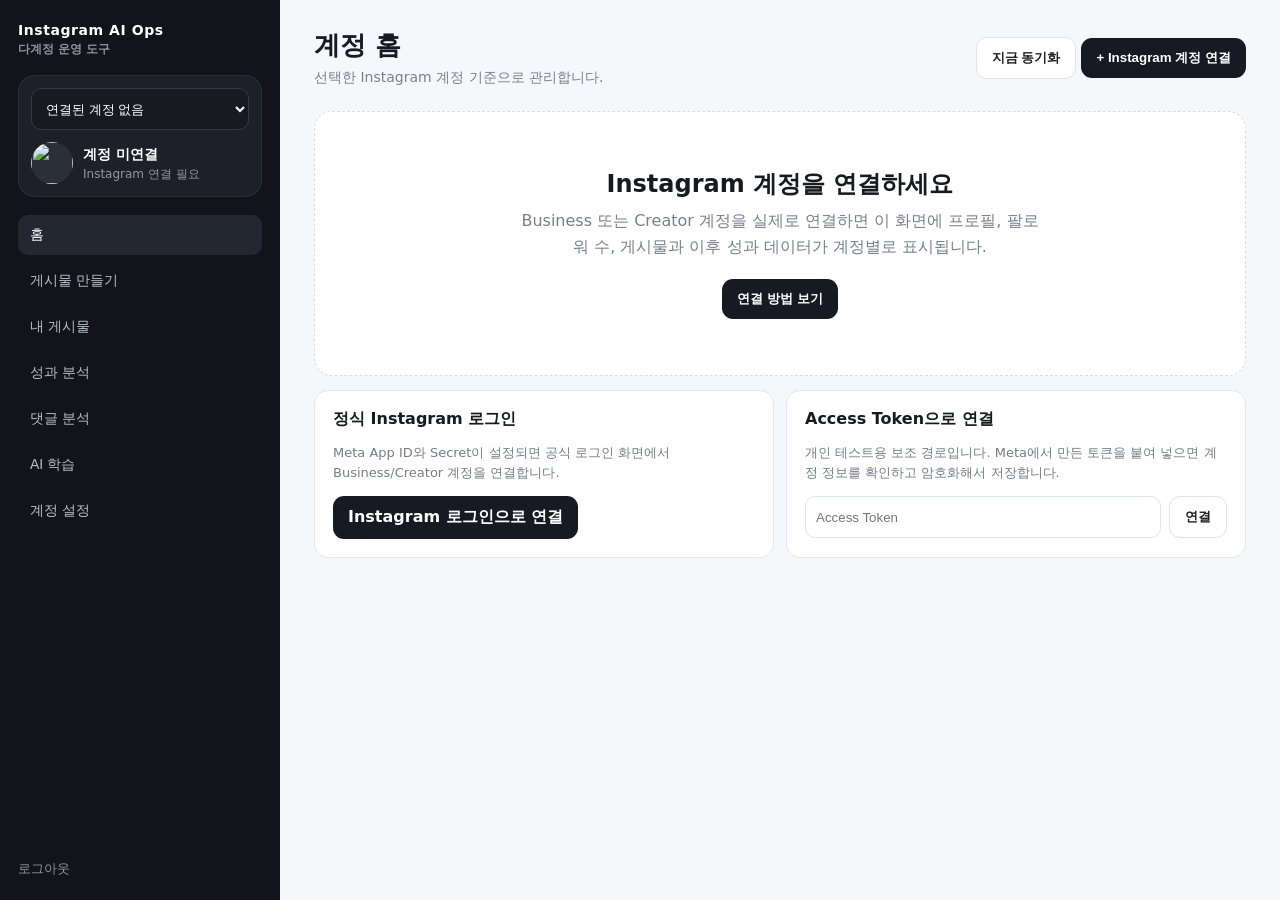
==== instagram-ai-ops/web/index.html @ 2edc4f79 "Add account-centered Korean dashboard" ====
<!doctype html><html lang="ko"><head><meta charset="utf-8"><meta name="viewport" content="width=device-width,initial-scale=1"><title>Instagram AI Ops</title><style>*{box-sizing:border-box}body{margin:0;font-family:Inter,system-ui,-apple-system,'Pretendard','Noto Sans KR',sans-serif;background:#f6f7fb;color:#181a20}.app{display:grid;grid-template-columns:280px 1fr;min-height:100vh}.side{background:#12141a;color:#fff;padding:22px 18px;display:flex;flex-direction:column;gap:18px}.brand{font-size:14px;font-weight:900;letter-spacing:.04em}.brand small{display:block;color:#8f94a1;font-weight:600;letter-spacing:0;margin-top:4px}.account-box{background:#1d2028;border:1px solid #2b2f39;border-radius:16px;padding:12px}.account-select{width:100%;background:#171a20;color:#fff;border:1px solid #343944;border-radius:10px;height:42px;padding:0 10px}.mini{display:flex;gap:10px;align-items:center;margin-top:12px}.avatar{width:42px;height:42px;border-radius:50%;background:#2b2f39;object-fit:cover}.mini strong{font-size:14px}.mini span{display:block;color:#9297a4;font-size:12px;margin-top:2px}.nav{display:grid;gap:6px}.nav button{border:0;background:transparent;color:#b8bdc8;text-align:left;padding:11px 12px;border-radius:10px;font-size:14px;cursor:pointer}.nav button.active,.nav button:hover{background:#232731;color:#fff}.side-bottom{margin-top:auto}.logout{color:#8f94a1;font-size:13px;text-decoration:none}.main{padding:28px 34px}.top{display:flex;justify-content:space-between;align-items:center;margin-bottom:24px}.title h1{font-size:26px;margin:0 0 6px}.title p{margin:0;color:#7a808c;font-size:14px}.btn{border:0;border-radius:11px;padding:11px 15px;font-weight:800;cursor:pointer}.btn.primary{background:#171923;color:#fff}.btn.light{background:#fff;border:1px solid #dfe3ea;color:#222}.grid{display:grid;grid-template-columns:repeat(4,minmax(0,1fr));gap:14px}.card{background:#fff;border:1px solid #e4e7ec;border-radius:16px;padding:18px}.metric .label{color:#7c828d;font-size:12px}.metric .value{font-size:26px;font-weight:900;margin-top:6px}.hero{display:grid;grid-template-columns:1.3fr .7fr;gap:14px;margin-bottom:14px}.profile{display:flex;gap:16px;align-items:center}.profile .avatar{width:68px;height:68px}.profile h2{margin:0 0 5px;font-size:21px}.pill{display:inline-block;background:#f0efff;color:#6157e7;padding:5px 8px;border-radius:999px;font-size:11px;font-weight:800}.status{font-size:13px;line-height:1.7;color:#666d78}.section{margin-top:22px}.section-head{display:flex;justify-content:space-between;align-items:center;margin-bottom:10px}.section-head h3{margin:0;font-size:17px}.posts{display:grid;grid-template-columns:repeat(3,minmax(0,1fr));gap:12px}.post{background:#fff;border:1px solid #e4e7ec;border-radius:14px;overflow:hidden}.post img{width:100%;aspect-ratio:1/1;object-fit:cover;background:#eef0f4}.post-body{padding:12px}.caption{font-size:13px;line-height:1.45;height:38px;overflow:hidden}.post-meta{display:flex;gap:12px;color:#7b818c;font-size:12px;margin-top:8px}.empty{padding:56px 20px;text-align:center;background:#fff;border:1px dashed #d8dce4;border-radius:18px}.empty h2{margin:0 0 8px}.empty p{color:#777f8c;margin:0 auto 20px;max-width:520px;line-height:1.6}.connect-panel{display:grid;grid-template-columns:1fr 1fr;gap:12px;margin-top:14px}.connect-choice{background:#fff;border:1px solid #e2e5ea;border-radius:14px;padding:18px}.connect-choice h4{margin:0 0 7px}.connect-choice p{font-size:13px;color:#757c87;line-height:1.55}.token-row{display:flex;gap:8px}.token-row input{flex:1;border:1px solid #dfe3ea;border-radius:10px;padding:0 10px;min-width:0}.notice{background:#fff7e8;border:1px solid #f4dfb3;color:#845d12;border-radius:12px;padding:12px 14px;font-size:13px;margin-bottom:14px;display:none}.hidden{display:none!important}.placeholder{padding:50px;text-align:center;background:#fff;border:1px solid #e4e7ec;border-radius:16px;color:#737a86}.mobilebar{display:none}@media(max-width:900px){.app{grid-template-columns:1fr}.side{display:none}.main{padding:18px}.grid{grid-template-columns:repeat(2,1fr)}.hero{grid-template-columns:1fr}.posts{grid-template-columns:repeat(2,1fr)}.mobilebar{display:flex;justify-content:space-between;align-items:center;margin-bottom:18px}.connect-panel{grid-template-columns:1fr}}</style></head><body><div class="app"><aside class="side"><div class="brand">Instagram AI Ops<small>다계정 운영 도구</small></div><div class="account-box"><select id="accountSelect" class="account-select"></select><div class="mini"><img id="sideAvatar" class="avatar" alt=""><div><strong id="sideName">계정 미연결</strong><span id="sideFollowers">Instagram 연결 필요</span></div></div></div><div class="nav"><button class="active" data-view="home">홈</button><button data-view="create">게시물 만들기</button><button data-view="posts">내 게시물</button><button data-view="analytics">성과 분석</button><button data-view="comments">댓글 분석</button><button data-view="learning">AI 학습</button><button data-view="settings">계정 설정</button></div><div class="side-bottom"><a class="logout" href="/logout">로그아웃</a></div></aside><main class="main"><div class="mobilebar"><strong>Instagram AI Ops</strong><button class="btn light" id="mobileConnect">계정 연결</button></div><div id="notice" class="notice"></div><div class="top"><div class="title"><h1 id="pageTitle">계정 홈</h1><p id="pageDesc">선택한 Instagram 계정 기준으로 관리합니다.</p></div><div><button class="btn light" id="syncBtn">지금 동기화</button> <button class="btn primary" id="connectBtn">+ Instagram 계정 연결</button></div></div><section id="homeView"><div id="noAccount" class="empty"><h2>Instagram 계정을 연결하세요</h2><p>Business 또는 Creator 계정을 실제로 연결하면 이 화면에 프로필, 팔로워 수, 게시물과 이후 성과 데이터가 계정별로 표시됩니다.</p><button class="btn primary" onclick="document.getElementById('connectArea').scrollIntoView({behavior:'smooth'})">연결 방법 보기</button></div><div id="accountHome" class="hidden"><div class="hero"><div class="card"><div class="profile"><img id="profileAvatar" class="avatar"><div><span id="accountType" class="pill">PROFESSIONAL</span><h2 id="profileName"></h2><div id="profileUser" style="color:#777f8c;font-size:13px"></div></div></div></div><div class="card status"><strong>연결 상태</strong><div id="lastSync">-</div><div id="tokenExpiry">-</div></div></div><div class="grid"><div class="card metric"><div class="label">팔로워</div><div class="value" id="followers">0</div></div><div class="card metric"><div class="label">게시물</div><div class="value" id="mediaCount">0</div></div><div class="card metric"><div class="label">최근 게시물</div><div class="value" id="recentCount">0</div></div><div class="card metric"><div class="label">AI 학습 데이터</div><div class="value">준비 중</div></div><div class="section" style="grid-column:1/-1"><div class="section-head"><h3>최근 Instagram 게시물</h3><span style="color:#8a909a;font-size:12px">실제 연결 계정에서 불러옴</span></div><div id="postsGrid" class="posts"></div></div></div></div><div id="connectArea" class="connect-panel"><div class="connect-choice"><h4>정식 Instagram 로그인</h4><p>Meta App ID와 Secret이 설정되면 공식 로그인 화면에서 Business/Creator 계정을 연결합니다.</p><a class="btn primary" style="display:inline-block;text-decoration:none" href="/auth/instagram/start">Instagram 로그인으로 연결</a></div><div class="connect-choice"><h4>Access Token으로 연결</h4><p>개인 테스트용 보조 경로입니다. Meta에서 만든 토큰을 붙여 넣으면 계정 정보를 확인하고 암호화해서 저장합니다.</p><div class="token-row"><input id="tokenInput" type="password" placeholder="Access Token"><button class="btn light" id="tokenBtn">연결</button></div></div></div></section><section id="placeholderView" class="hidden placeholder"></section></main></div><script>const KEY='igops_account_blobs_v1',SEL='igops_selected_account_v1';let accounts=[],blobs=[],selected='';const $=id=>document.getElementById(id);const fmt=n=>new Intl.NumberFormat('ko-KR').format(n||0);function notice(msg){$('notice').textContent=msg;$('notice').style.display=msg?'block':'none'}function getBlobs(){try{return JSON.parse(localStorage.getItem(KEY)||'[]')}catch{return[]}}function saveBlobs(v){localStorage.setItem(KEY,JSON.stringify(v))}async function api(url,opt={}){const r=await fetch(url,{headers:{'Content-Type':'application/json'},...opt});let d={};try{d=await r.json()}catch{}if(!r.ok)throw new Error(d.error||'요청에 실패했습니다.');return d}async function load(){blobs=getBlobs();if(blobs.length){const d=await api('/api/accounts/resolve',{method:'POST',body:JSON.stringify({blobs})});accounts=d.accounts||[];blobs=d.blobs||[];saveBlobs(blobs)}selected=localStorage.getItem(SEL)||accounts[0]?.id||'';if(selected&&!accounts.find(a=>a.id===selected))selected=accounts[0]?.id||'';render();handleCallback()}function render(){const sel=$('accountSelect');sel.innerHTML=accounts.length?accounts.map(a=>`<option value="${a.id}" ${a.id===selected?'selected':''}>@${esc(a.username)}</option>`).join(''):'<option>연결된 계정 없음</option>';const a=accounts.find(x=>x.id===selected);$('syncBtn').disabled=!a;if(!a){$('sideName').textContent='계정 미연결';$('sideFollowers').textContent='Instagram 연결 필요';$('sideAvatar').src='';$('noAccount').classList.remove('hidden');$('accountHome').classList.add('hidden');return}$('noAccount').classList.add('hidden');$('accountHome').classList.remove('hidden');$('sideName').textContent='@'+a.username;$('sideFollowers').textContent=fmt(a.followers_count)+' 팔로워';$('sideAvatar').src=a.profile_picture_url||'';$('profileAvatar').src=a.profile_picture_url||'';$('profileName').textContent=a.name||'@'+a.username;$('profileUser').textContent='@'+a.username;$('accountType').textContent=a.account_type||'PROFESSIONAL';$('followers').textContent=fmt(a.followers_count);$('mediaCount').textContent=fmt(a.media_count);$('recentCount').textContent=(a.recent_media||[]).length;$('lastSync').textContent='최근 동기화: '+new Date(a.last_synced_at).toLocaleString('ko-KR');$('tokenExpiry').textContent='토큰 만료: '+new Date(a.token_expires_at).toLocaleDateString('ko-KR');$('postsGrid').innerHTML=(a.recent_media||[]).map(p=>`<article class="post"><a href="${p.permalink||'#'}" target="_blank"><img src="${p.thumbnail_url||p.media_url||''}" alt=""></a><div class="post-body"><div class="caption">${esc(p.caption||'캡션 없음')}</div><div class="post-meta"><span>좋아요 ${fmt(p.like_count)}</span><span>댓글 ${fmt(p.comments_count)}</span></div></div></article>`).join('')||'<div class="placeholder">최근 게시물을 불러오지 못했습니다.</div>'}function esc(v){return String(v||'').replace(/[&<>"']/g,m=>({'&':'&amp;','<':'&lt;','>':'&gt;','"':'&quot;',"'":'&#39;'}[m]))}function handleCallback(){const q=new URLSearchParams(location.search),blob=q.get('connected_blob'),err=q.get('connect_error');if(err)notice('Instagram 연결 오류: '+err);if(blob){blobs=getBlobs();blobs.push(blob);saveBlobs([...new Set(blobs)]);history.replaceState({},'',location.pathname);load()}}$('accountSelect').onchange=e=>{selected=e.target.value;localStorage.setItem(SEL,selected);render()};$('syncBtn').onclick=async()=>{const i=accounts.findIndex(a=>a.id===selected);if(i<0)return;try{$('syncBtn').textContent='동기화 중...';const d=await api('/api/accounts/sync',{method:'POST',body:JSON.stringify({blob:blobs[i]})});blobs[i]=d.blob;accounts[i]=d.account;saveBlobs(blobs);render();notice('Instagram 계정 정보를 새로 불러왔습니다.')}catch(e){notice(e.message)}finally{$('syncBtn').textContent='지금 동기화'}};$('tokenBtn').onclick=async()=>{const t=$('tokenInput').value.trim();if(!t)return notice('Access Token을 입력하세요.');try{$('tokenBtn').textContent='확인 중...';const d=await api('/api/accounts/token',{method:'POST',body:JSON.stringify({access_token:t})});blobs=getBlobs();blobs.push(d.blob);saveBlobs([...new Set(blobs)]);localStorage.setItem(SEL,d.account.id);$('tokenInput').value='';await load();notice('@'+d.account.username+' 계정을 연결했습니다.')}catch(e){notice(e.message)}finally{$('tokenBtn').textContent='연결'}};function connectScroll(){document.getElementById('connectArea').scrollIntoView({behavior:'smooth'})}$('connectBtn').onclick=connectScroll;$('mobileConnect').onclick=connectScroll;document.querySelectorAll('.nav button').forEach(b=>b.onclick=()=>{document.querySelectorAll('.nav button').forEach(x=>x.classList.remove('active'));b.classList.add('active');const v=b.dataset.view;if(v==='home'){$('homeView').classList.remove('hidden');$('placeholderView').classList.add('hidden');$('pageTitle').textContent='계정 홈';$('pageDesc').textContent='선택한 Instagram 계정 기준으로 관리합니다.';return}$('homeView').classList.add('hidden');$('placeholderView').classList.remove('hidden');const map={create:['게시물 만들기','다음 버전에서 최신 트렌드·계정 성과를 반영한 카드뉴스 제작 엔진이 들어갑니다.'],posts:['내 게시물','현재는 홈에서 실제 최근 게시물을 확인할 수 있습니다.'],analytics:['성과 분석','Insights 수집 기능을 다음 단계에서 연결합니다.'],comments:['댓글 분석','댓글 수집·논란·오류 지적 분석 기능을 다음 단계에서 연결합니다.'],learning:['AI 학습','계정별 성과를 쌓아 Account Brain이 학습하도록 만들 예정입니다.'],settings:['계정 설정','Instagram 연결 상태와 계정별 설정을 이곳에 모읍니다.']};$('pageTitle').textContent=map[v][0];$('pageDesc').textContent='선택한 계정 전용 화면';$('placeholderView').innerHTML=`<h2>${map[v][0]}</h2><p>${map[v][1]}</p>`});load().catch(e=>notice(e.message));</script></body></html>
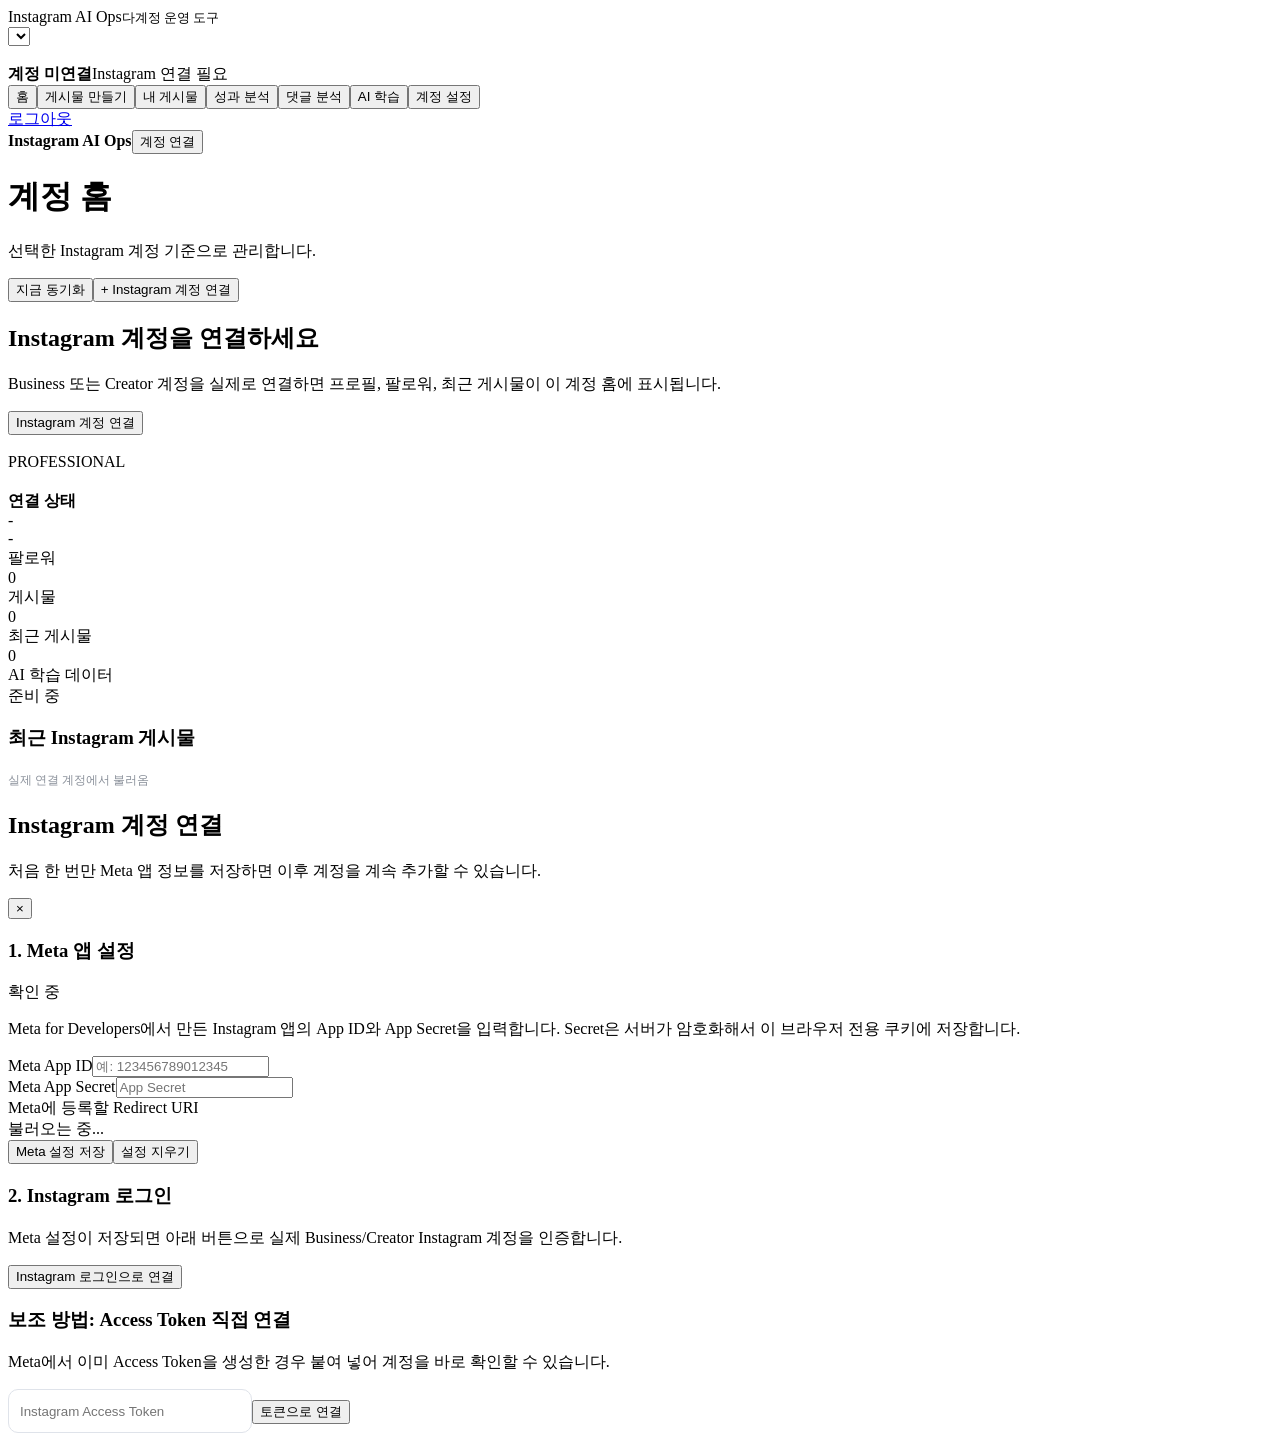
==== commit ebcba1cc: "Replace dead connection controls with working modal flow" ====
--- a/instagram-ai-ops/web/index.html
+++ b/instagram-ai-ops/web/index.html
@@ -1 +1 @@
-<!doctype html><html lang="ko"><head><meta charset="utf-8"><meta name="viewport" content="width=device-width,initial-scale=1"><title>Instagram AI Ops</title><style>*{box-sizing:border-box}body{margin:0;font-family:Inter,system-ui,-apple-system,'Pretendard','Noto Sans KR',sans-serif;background:#f6f7fb;color:#181a20}.app{display:grid;grid-template-columns:280px 1fr;min-height:100vh}.side{background:#12141a;color:#fff;padding:22px 18px;display:flex;flex-direction:column;gap:18px}.brand{font-size:14px;font-weight:900;letter-spacing:.04em}.brand small{display:block;color:#8f94a1;font-weight:600;letter-spacing:0;margin-top:4px}.account-box{background:#1d2028;border:1px solid #2b2f39;border-radius:16px;padding:12px}.account-select{width:100%;background:#171a20;color:#fff;border:1px solid #343944;border-radius:10px;height:42px;padding:0 10px}.mini{display:flex;gap:10px;align-items:center;margin-top:12px}.avatar{width:42px;height:42px;border-radius:50%;background:#2b2f39;object-fit:cover}.mini strong{font-size:14px}.mini span{display:block;color:#9297a4;font-size:12px;margin-top:2px}.nav{display:grid;gap:6px}.nav button{border:0;background:transparent;color:#b8bdc8;text-align:left;padding:11px 12px;border-radius:10px;font-size:14px;cursor:pointer}.nav button.active,.nav button:hover{background:#232731;color:#fff}.side-bottom{margin-top:auto}.logout{color:#8f94a1;font-size:13px;text-decoration:none}.main{padding:28px 34px}.top{display:flex;justify-content:space-between;align-items:center;margin-bottom:24px}.title h1{font-size:26px;margin:0 0 6px}.title p{margin:0;color:#7a808c;font-size:14px}.btn{border:0;border-radius:11px;padding:11px 15px;font-weight:800;cursor:pointer}.btn.primary{background:#171923;color:#fff}.btn.light{background:#fff;border:1px solid #dfe3ea;color:#222}.grid{display:grid;grid-template-columns:repeat(4,minmax(0,1fr));gap:14px}.card{background:#fff;border:1px solid #e4e7ec;border-radius:16px;padding:18px}.metric .label{color:#7c828d;font-size:12px}.metric .value{font-size:26px;font-weight:900;margin-top:6px}.hero{display:grid;grid-template-columns:1.3fr .7fr;gap:14px;margin-bottom:14px}.profile{display:flex;gap:16px;align-items:center}.profile .avatar{width:68px;height:68px}.profile h2{margin:0 0 5px;font-size:21px}.pill{display:inline-block;background:#f0efff;color:#6157e7;padding:5px 8px;border-radius:999px;font-size:11px;font-weight:800}.status{font-size:13px;line-height:1.7;color:#666d78}.section{margin-top:22px}.section-head{display:flex;justify-content:space-between;align-items:center;margin-bottom:10px}.section-head h3{margin:0;font-size:17px}.posts{display:grid;grid-template-columns:repeat(3,minmax(0,1fr));gap:12px}.post{background:#fff;border:1px solid #e4e7ec;border-radius:14px;overflow:hidden}.post img{width:100%;aspect-ratio:1/1;object-fit:cover;background:#eef0f4}.post-body{padding:12px}.caption{font-size:13px;line-height:1.45;height:38px;overflow:hidden}.post-meta{display:flex;gap:12px;color:#7b818c;font-size:12px;margin-top:8px}.empty{padding:56px 20px;text-align:center;background:#fff;border:1px dashed #d8dce4;border-radius:18px}.empty h2{margin:0 0 8px}.empty p{color:#777f8c;margin:0 auto 20px;max-width:520px;line-height:1.6}.connect-panel{display:grid;grid-template-columns:1fr 1fr;gap:12px;margin-top:14px}.connect-choice{background:#fff;border:1px solid #e2e5ea;border-radius:14px;padding:18px}.connect-choice h4{margin:0 0 7px}.connect-choice p{font-size:13px;color:#757c87;line-height:1.55}.token-row{display:flex;gap:8px}.token-row input{flex:1;border:1px solid #dfe3ea;border-radius:10px;padding:0 10px;min-width:0}.notice{background:#fff7e8;border:1px solid #f4dfb3;color:#845d12;border-radius:12px;padding:12px 14px;font-size:13px;margin-bottom:14px;display:none}.hidden{display:none!important}.placeholder{padding:50px;text-align:center;background:#fff;border:1px solid #e4e7ec;border-radius:16px;color:#737a86}.mobilebar{display:none}@media(max-width:900px){.app{grid-template-columns:1fr}.side{display:none}.main{padding:18px}.grid{grid-template-columns:repeat(2,1fr)}.hero{grid-template-columns:1fr}.posts{grid-template-columns:repeat(2,1fr)}.mobilebar{display:flex;justify-content:space-between;align-items:center;margin-bottom:18px}.connect-panel{grid-template-columns:1fr}}</style></head><body><div class="app"><aside class="side"><div class="brand">Instagram AI Ops<small>다계정 운영 도구</small></div><div class="account-box"><select id="accountSelect" class="account-select"></select><div class="mini"><img id="sideAvatar" class="avatar" alt=""><div><strong id="sideName">계정 미연결</strong><span id="sideFollowers">Instagram 연결 필요</span></div></div></div><div class="nav"><button class="active" data-view="home">홈</button><button data-view="create">게시물 만들기</button><button data-view="posts">내 게시물</button><button data-view="analytics">성과 분석</button><button data-view="comments">댓글 분석</button><button data-view="learning">AI 학습</button><button data-view="settings">계정 설정</button></div><div class="side-bottom"><a class="logout" href="/logout">로그아웃</a></div></aside><main class="main"><div class="mobilebar"><strong>Instagram AI Ops</strong><button class="btn light" id="mobileConnect">계정 연결</button></div><div id="notice" class="notice"></div><div class="top"><div class="title"><h1 id="pageTitle">계정 홈</h1><p id="pageDesc">선택한 Instagram 계정 기준으로 관리합니다.</p></div><div><button class="btn light" id="syncBtn">지금 동기화</button> <button class="btn primary" id="connectBtn">+ Instagram 계정 연결</button></div></div><section id="homeView"><div id="noAccount" class="empty"><h2>Instagram 계정을 연결하세요</h2><p>Business 또는 Creator 계정을 실제로 연결하면 이 화면에 프로필, 팔로워 수, 게시물과 이후 성과 데이터가 계정별로 표시됩니다.</p><button class="btn primary" onclick="document.getElementById('connectArea').scrollIntoView({behavior:'smooth'})">연결 방법 보기</button></div><div id="accountHome" class="hidden"><div class="hero"><div class="card"><div class="profile"><img id="profileAvatar" class="avatar"><div><span id="accountType" class="pill">PROFESSIONAL</span><h2 id="profileName"></h2><div id="profileUser" style="color:#777f8c;font-size:13px"></div></div></div></div><div class="card status"><strong>연결 상태</strong><div id="lastSync">-</div><div id="tokenExpiry">-</div></div></div><div class="grid"><div class="card metric"><div class="label">팔로워</div><div class="value" id="followers">0</div></div><div class="card metric"><div class="label">게시물</div><div class="value" id="mediaCount">0</div></div><div class="card metric"><div class="label">최근 게시물</div><div class="value" id="recentCount">0</div></div><div class="card metric"><div class="label">AI 학습 데이터</div><div class="value">준비 중</div></div><div class="section" style="grid-column:1/-1"><div class="section-head"><h3>최근 Instagram 게시물</h3><span style="color:#8a909a;font-size:12px">실제 연결 계정에서 불러옴</span></div><div id="postsGrid" class="posts"></div></div></div></div><div id="connectArea" class="connect-panel"><div class="connect-choice"><h4>정식 Instagram 로그인</h4><p>Meta App ID와 Secret이 설정되면 공식 로그인 화면에서 Business/Creator 계정을 연결합니다.</p><a class="btn primary" style="display:inline-block;text-decoration:none" href="/auth/instagram/start">Instagram 로그인으로 연결</a></div><div class="connect-choice"><h4>Access Token으로 연결</h4><p>개인 테스트용 보조 경로입니다. Meta에서 만든 토큰을 붙여 넣으면 계정 정보를 확인하고 암호화해서 저장합니다.</p><div class="token-row"><input id="tokenInput" type="password" placeholder="Access Token"><button class="btn light" id="tokenBtn">연결</button></div></div></div></section><section id="placeholderView" class="hidden placeholder"></section></main></div><script>const KEY='igops_account_blobs_v1',SEL='igops_selected_account_v1';let accounts=[],blobs=[],selected='';const $=id=>document.getElementById(id);const fmt=n=>new Intl.NumberFormat('ko-KR').format(n||0);function notice(msg){$('notice').textContent=msg;$('notice').style.display=msg?'block':'none'}function getBlobs(){try{return JSON.parse(localStorage.getItem(KEY)||'[]')}catch{return[]}}function saveBlobs(v){localStorage.setItem(KEY,JSON.stringify(v))}async function api(url,opt={}){const r=await fetch(url,{headers:{'Content-Type':'application/json'},...opt});let d={};try{d=await r.json()}catch{}if(!r.ok)throw new Error(d.error||'요청에 실패했습니다.');return d}async function load(){blobs=getBlobs();if(blobs.length){const d=await api('/api/accounts/resolve',{method:'POST',body:JSON.stringify({blobs})});accounts=d.accounts||[];blobs=d.blobs||[];saveBlobs(blobs)}selected=localStorage.getItem(SEL)||accounts[0]?.id||'';if(selected&&!accounts.find(a=>a.id===selected))selected=accounts[0]?.id||'';render();handleCallback()}function render(){const sel=$('accountSelect');sel.innerHTML=accounts.length?accounts.map(a=>`<option value="${a.id}" ${a.id===selected?'selected':''}>@${esc(a.username)}</option>`).join(''):'<option>연결된 계정 없음</option>';const a=accounts.find(x=>x.id===selected);$('syncBtn').disabled=!a;if(!a){$('sideName').textContent='계정 미연결';$('sideFollowers').textContent='Instagram 연결 필요';$('sideAvatar').src='';$('noAccount').classList.remove('hidden');$('accountHome').classList.add('hidden');return}$('noAccount').classList.add('hidden');$('accountHome').classList.remove('hidden');$('sideName').textContent='@'+a.username;$('sideFollowers').textContent=fmt(a.followers_count)+' 팔로워';$('sideAvatar').src=a.profile_picture_url||'';$('profileAvatar').src=a.profile_picture_url||'';$('profileName').textContent=a.name||'@'+a.username;$('profileUser').textContent='@'+a.username;$('accountType').textContent=a.account_type||'PROFESSIONAL';$('followers').textContent=fmt(a.followers_count);$('mediaCount').textContent=fmt(a.media_count);$('recentCount').textContent=(a.recent_media||[]).length;$('lastSync').textContent='최근 동기화: '+new Date(a.last_synced_at).toLocaleString('ko-KR');$('tokenExpiry').textContent='토큰 만료: '+new Date(a.token_expires_at).toLocaleDateString('ko-KR');$('postsGrid').innerHTML=(a.recent_media||[]).map(p=>`<article class="post"><a href="${p.permalink||'#'}" target="_blank"><img src="${p.thumbnail_url||p.media_url||''}" alt=""></a><div class="post-body"><div class="caption">${esc(p.caption||'캡션 없음')}</div><div class="post-meta"><span>좋아요 ${fmt(p.like_count)}</span><span>댓글 ${fmt(p.comments_count)}</span></div></div></article>`).join('')||'<div class="placeholder">최근 게시물을 불러오지 못했습니다.</div>'}function esc(v){return String(v||'').replace(/[&<>"']/g,m=>({'&':'&amp;','<':'&lt;','>':'&gt;','"':'&quot;',"'":'&#39;'}[m]))}function handleCallback(){const q=new URLSearchParams(location.search),blob=q.get('connected_blob'),err=q.get('connect_error');if(err)notice('Instagram 연결 오류: '+err);if(blob){blobs=getBlobs();blobs.push(blob);saveBlobs([...new Set(blobs)]);history.replaceState({},'',location.pathname);load()}}$('accountSelect').onchange=e=>{selected=e.target.value;localStorage.setItem(SEL,selected);render()};$('syncBtn').onclick=async()=>{const i=accounts.findIndex(a=>a.id===selected);if(i<0)return;try{$('syncBtn').textContent='동기화 중...';const d=await api('/api/accounts/sync',{method:'POST',body:JSON.stringify({blob:blobs[i]})});blobs[i]=d.blob;accounts[i]=d.account;saveBlobs(blobs);render();notice('Instagram 계정 정보를 새로 불러왔습니다.')}catch(e){notice(e.message)}finally{$('syncBtn').textContent='지금 동기화'}};$('tokenBtn').onclick=async()=>{const t=$('tokenInput').value.trim();if(!t)return notice('Access Token을 입력하세요.');try{$('tokenBtn').textContent='확인 중...';const d=await api('/api/accounts/token',{method:'POST',body:JSON.stringify({access_token:t})});blobs=getBlobs();blobs.push(d.blob);saveBlobs([...new Set(blobs)]);localStorage.setItem(SEL,d.account.id);$('tokenInput').value='';await load();notice('@'+d.account.username+' 계정을 연결했습니다.')}catch(e){notice(e.message)}finally{$('tokenBtn').textContent='연결'}};function connectScroll(){document.getElementById('connectArea').scrollIntoView({behavior:'smooth'})}$('connectBtn').onclick=connectScroll;$('mobileConnect').onclick=connectScroll;document.querySelectorAll('.nav button').forEach(b=>b.onclick=()=>{document.querySelectorAll('.nav button').forEach(x=>x.classList.remove('active'));b.classList.add('active');const v=b.dataset.view;if(v==='home'){$('homeView').classList.remove('hidden');$('placeholderView').classList.add('hidden');$('pageTitle').textContent='계정 홈';$('pageDesc').textContent='선택한 Instagram 계정 기준으로 관리합니다.';return}$('homeView').classList.add('hidden');$('placeholderView').classList.remove('hidden');const map={create:['게시물 만들기','다음 버전에서 최신 트렌드·계정 성과를 반영한 카드뉴스 제작 엔진이 들어갑니다.'],posts:['내 게시물','현재는 홈에서 실제 최근 게시물을 확인할 수 있습니다.'],analytics:['성과 분석','Insights 수집 기능을 다음 단계에서 연결합니다.'],comments:['댓글 분석','댓글 수집·논란·오류 지적 분석 기능을 다음 단계에서 연결합니다.'],learning:['AI 학습','계정별 성과를 쌓아 Account Brain이 학습하도록 만들 예정입니다.'],settings:['계정 설정','Instagram 연결 상태와 계정별 설정을 이곳에 모읍니다.']};$('pageTitle').textContent=map[v][0];$('pageDesc').textContent='선택한 계정 전용 화면';$('placeholderView').innerHTML=`<h2>${map[v][0]}</h2><p>${map[v][1]}</p>`});load().catch(e=>notice(e.message));</script></body></html>+<!doctype html><html lang="ko"><head><meta charset="utf-8"><meta name="viewport" content="width=device-width,initial-scale=1"><title>Instagram AI Ops</title><link rel="stylesheet" href="/assets/style.css?v=031"></head><body><div class="app"><aside class="side"><div class="brand">Instagram AI Ops<small>다계정 운영 도구</small></div><div class="account-box"><select id="accountSelect" class="account-select"></select><div class="mini"><img id="sideAvatar" class="avatar" alt=""><div><strong id="sideName">계정 미연결</strong><span id="sideFollowers">Instagram 연결 필요</span></div></div></div><div class="nav"><button class="active" data-view="home">홈</button><button data-view="create">게시물 만들기</button><button data-view="posts">내 게시물</button><button data-view="analytics">성과 분석</button><button data-view="comments">댓글 분석</button><button data-view="learning">AI 학습</button><button data-view="settings">계정 설정</button></div><div class="side-bottom"><a class="logout" href="/logout">로그아웃</a></div></aside><main class="main"><div class="mobilebar"><strong>Instagram AI Ops</strong><button class="btn light" id="mobileConnect">계정 연결</button></div><div id="notice" class="notice"></div><div class="top"><div class="title"><h1 id="pageTitle">계정 홈</h1><p id="pageDesc">선택한 Instagram 계정 기준으로 관리합니다.</p></div><div class="top-actions"><button class="btn light" id="syncBtn">지금 동기화</button><button class="btn primary" id="connectBtn">+ Instagram 계정 연결</button></div></div><section id="homeView"><div id="noAccount" class="empty"><h2>Instagram 계정을 연결하세요</h2><p>Business 또는 Creator 계정을 실제로 연결하면 프로필, 팔로워, 최근 게시물이 이 계정 홈에 표시됩니다.</p><button class="btn primary" id="emptyConnect">Instagram 계정 연결</button></div><div id="accountHome" class="hidden"><div class="hero"><div class="card"><div class="profile"><img id="profileAvatar" class="avatar"><div><span id="accountType" class="pill">PROFESSIONAL</span><h2 id="profileName"></h2><div id="profileUser" style="color:#777f8c;font-size:13px"></div></div></div></div><div class="card status"><strong>연결 상태</strong><div id="lastSync">-</div><div id="tokenExpiry">-</div></div></div><div class="grid"><div class="card metric"><div class="label">팔로워</div><div class="value" id="followers">0</div></div><div class="card metric"><div class="label">게시물</div><div class="value" id="mediaCount">0</div></div><div class="card metric"><div class="label">최근 게시물</div><div class="value" id="recentCount">0</div></div><div class="card metric"><div class="label">AI 학습 데이터</div><div class="value">준비 중</div></div><div class="section" style="grid-column:1/-1"><div class="section-head"><h3>최근 Instagram 게시물</h3><span style="color:#8a909a;font-size:12px">실제 연결 계정에서 불러옴</span></div><div id="postsGrid" class="posts"></div></div></div></div></section><section id="placeholderView" class="hidden placeholder"></section></main></div><div id="connectModal" class="modal-backdrop hidden" role="dialog" aria-modal="true"><div class="modal"><div class="modal-head"><div><h2>Instagram 계정 연결</h2><p>처음 한 번만 Meta 앱 정보를 저장하면 이후 계정을 계속 추가할 수 있습니다.</p></div><button class="close" id="closeModal">×</button></div><div class="steps"><div class="step"><div class="row" style="justify-content:space-between"><h3>1. Meta 앱 설정</h3><span id="metaBadge" class="connection-badge"><span id="metaDot" class="state-dot"></span><span id="metaText">확인 중</span></span></div><p>Meta for Developers에서 만든 Instagram 앱의 App ID와 App Secret을 입력합니다. Secret은 서버가 암호화해서 이 브라우저 전용 쿠키에 저장합니다.</p><div class="fields"><div class="field"><label>Meta App ID</label><input id="metaAppId" autocomplete="off" placeholder="예: 123456789012345"></div><div class="field"><label>Meta App Secret</label><input id="metaAppSecret" type="password" autocomplete="off" placeholder="App Secret"></div><div class="field"><label>Meta에 등록할 Redirect URI</label><div id="redirectUri" class="callback">불러오는 중...</div></div><div class="row"><button class="btn primary" id="saveMetaBtn">Meta 설정 저장</button><button class="btn light" id="clearMetaBtn">설정 지우기</button></div></div></div><div class="step"><h3>2. Instagram 로그인</h3><p>Meta 설정이 저장되면 아래 버튼으로 실제 Business/Creator Instagram 계정을 인증합니다.</p><button class="btn primary" id="instagramLoginBtn">Instagram 로그인으로 연결</button><div id="loginHelp" class="help" style="margin-top:9px"></div></div><div class="step"><h3>보조 방법: Access Token 직접 연결</h3><p>Meta에서 이미 Access Token을 생성한 경우 붙여 넣어 계정을 바로 확인할 수 있습니다.</p><div class="row"><input id="tokenInput" type="password" placeholder="Instagram Access Token" style="flex:1;min-width:220px;height:42px;border:1px solid #dfe3ea;border-radius:10px;padding:0 11px"><button class="btn light" id="tokenBtn">토큰으로 연결</button></div></div></div></div></div><script src="/assets/app.js?v=031"></script></body></html>
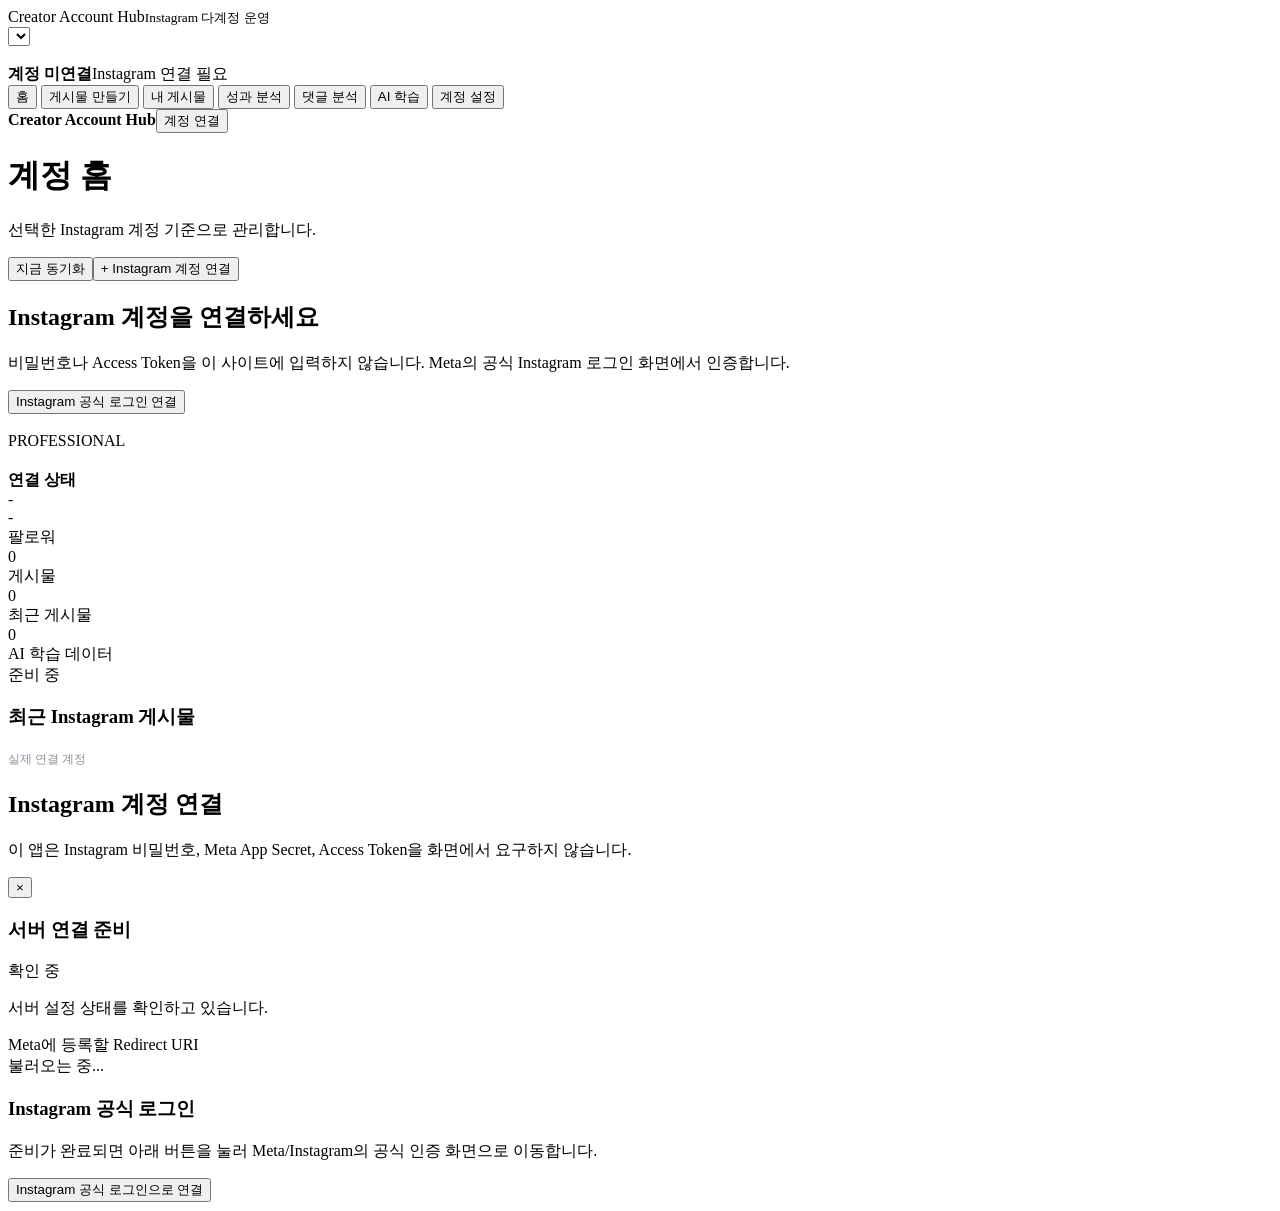
==== commit f2abae3e: "Use OAuth-only safe account connection UI" ====
--- a/instagram-ai-ops/web/index.html
+++ b/instagram-ai-ops/web/index.html
@@ -1 +1,74 @@
-<!doctype html><html lang="ko"><head><meta charset="utf-8"><meta name="viewport" content="width=device-width,initial-scale=1"><title>Instagram AI Ops</title><link rel="stylesheet" href="/assets/style.css?v=031"></head><body><div class="app"><aside class="side"><div class="brand">Instagram AI Ops<small>다계정 운영 도구</small></div><div class="account-box"><select id="accountSelect" class="account-select"></select><div class="mini"><img id="sideAvatar" class="avatar" alt=""><div><strong id="sideName">계정 미연결</strong><span id="sideFollowers">Instagram 연결 필요</span></div></div></div><div class="nav"><button class="active" data-view="home">홈</button><button data-view="create">게시물 만들기</button><button data-view="posts">내 게시물</button><button data-view="analytics">성과 분석</button><button data-view="comments">댓글 분석</button><button data-view="learning">AI 학습</button><button data-view="settings">계정 설정</button></div><div class="side-bottom"><a class="logout" href="/logout">로그아웃</a></div></aside><main class="main"><div class="mobilebar"><strong>Instagram AI Ops</strong><button class="btn light" id="mobileConnect">계정 연결</button></div><div id="notice" class="notice"></div><div class="top"><div class="title"><h1 id="pageTitle">계정 홈</h1><p id="pageDesc">선택한 Instagram 계정 기준으로 관리합니다.</p></div><div class="top-actions"><button class="btn light" id="syncBtn">지금 동기화</button><button class="btn primary" id="connectBtn">+ Instagram 계정 연결</button></div></div><section id="homeView"><div id="noAccount" class="empty"><h2>Instagram 계정을 연결하세요</h2><p>Business 또는 Creator 계정을 실제로 연결하면 프로필, 팔로워, 최근 게시물이 이 계정 홈에 표시됩니다.</p><button class="btn primary" id="emptyConnect">Instagram 계정 연결</button></div><div id="accountHome" class="hidden"><div class="hero"><div class="card"><div class="profile"><img id="profileAvatar" class="avatar"><div><span id="accountType" class="pill">PROFESSIONAL</span><h2 id="profileName"></h2><div id="profileUser" style="color:#777f8c;font-size:13px"></div></div></div></div><div class="card status"><strong>연결 상태</strong><div id="lastSync">-</div><div id="tokenExpiry">-</div></div></div><div class="grid"><div class="card metric"><div class="label">팔로워</div><div class="value" id="followers">0</div></div><div class="card metric"><div class="label">게시물</div><div class="value" id="mediaCount">0</div></div><div class="card metric"><div class="label">최근 게시물</div><div class="value" id="recentCount">0</div></div><div class="card metric"><div class="label">AI 학습 데이터</div><div class="value">준비 중</div></div><div class="section" style="grid-column:1/-1"><div class="section-head"><h3>최근 Instagram 게시물</h3><span style="color:#8a909a;font-size:12px">실제 연결 계정에서 불러옴</span></div><div id="postsGrid" class="posts"></div></div></div></div></section><section id="placeholderView" class="hidden placeholder"></section></main></div><div id="connectModal" class="modal-backdrop hidden" role="dialog" aria-modal="true"><div class="modal"><div class="modal-head"><div><h2>Instagram 계정 연결</h2><p>처음 한 번만 Meta 앱 정보를 저장하면 이후 계정을 계속 추가할 수 있습니다.</p></div><button class="close" id="closeModal">×</button></div><div class="steps"><div class="step"><div class="row" style="justify-content:space-between"><h3>1. Meta 앱 설정</h3><span id="metaBadge" class="connection-badge"><span id="metaDot" class="state-dot"></span><span id="metaText">확인 중</span></span></div><p>Meta for Developers에서 만든 Instagram 앱의 App ID와 App Secret을 입력합니다. Secret은 서버가 암호화해서 이 브라우저 전용 쿠키에 저장합니다.</p><div class="fields"><div class="field"><label>Meta App ID</label><input id="metaAppId" autocomplete="off" placeholder="예: 123456789012345"></div><div class="field"><label>Meta App Secret</label><input id="metaAppSecret" type="password" autocomplete="off" placeholder="App Secret"></div><div class="field"><label>Meta에 등록할 Redirect URI</label><div id="redirectUri" class="callback">불러오는 중...</div></div><div class="row"><button class="btn primary" id="saveMetaBtn">Meta 설정 저장</button><button class="btn light" id="clearMetaBtn">설정 지우기</button></div></div></div><div class="step"><h3>2. Instagram 로그인</h3><p>Meta 설정이 저장되면 아래 버튼으로 실제 Business/Creator Instagram 계정을 인증합니다.</p><button class="btn primary" id="instagramLoginBtn">Instagram 로그인으로 연결</button><div id="loginHelp" class="help" style="margin-top:9px"></div></div><div class="step"><h3>보조 방법: Access Token 직접 연결</h3><p>Meta에서 이미 Access Token을 생성한 경우 붙여 넣어 계정을 바로 확인할 수 있습니다.</p><div class="row"><input id="tokenInput" type="password" placeholder="Instagram Access Token" style="flex:1;min-width:220px;height:42px;border:1px solid #dfe3ea;border-radius:10px;padding:0 11px"><button class="btn light" id="tokenBtn">토큰으로 연결</button></div></div></div></div></div><script src="/assets/app.js?v=031"></script></body></html>+<!doctype html>
+<html lang="ko">
+<head>
+<meta charset="utf-8">
+<meta name="viewport" content="width=device-width,initial-scale=1">
+<title>Creator Account Hub</title>
+<link rel="stylesheet" href="/assets/style.css?v=032">
+</head>
+<body>
+<div class="app">
+  <aside class="side">
+    <div class="brand">Creator Account Hub<small>Instagram 다계정 운영</small></div>
+    <div class="account-box">
+      <select id="accountSelect" class="account-select"></select>
+      <div class="mini"><img id="sideAvatar" class="avatar" alt=""><div><strong id="sideName">계정 미연결</strong><span id="sideFollowers">Instagram 연결 필요</span></div></div>
+    </div>
+    <div class="nav">
+      <button class="active" data-view="home">홈</button>
+      <button data-view="create">게시물 만들기</button>
+      <button data-view="posts">내 게시물</button>
+      <button data-view="analytics">성과 분석</button>
+      <button data-view="comments">댓글 분석</button>
+      <button data-view="learning">AI 학습</button>
+      <button data-view="settings">계정 설정</button>
+    </div>
+  </aside>
+  <main class="main">
+    <div class="mobilebar"><strong>Creator Account Hub</strong><button class="btn light" id="mobileConnect">계정 연결</button></div>
+    <div id="notice" class="notice"></div>
+    <div class="top">
+      <div class="title"><h1 id="pageTitle">계정 홈</h1><p id="pageDesc">선택한 Instagram 계정 기준으로 관리합니다.</p></div>
+      <div class="top-actions"><button class="btn light" id="syncBtn">지금 동기화</button><button class="btn primary" id="connectBtn">+ Instagram 계정 연결</button></div>
+    </div>
+    <section id="homeView">
+      <div id="noAccount" class="empty"><h2>Instagram 계정을 연결하세요</h2><p>비밀번호나 Access Token을 이 사이트에 입력하지 않습니다. Meta의 공식 Instagram 로그인 화면에서 인증합니다.</p><button class="btn primary" id="emptyConnect">Instagram 공식 로그인 연결</button></div>
+      <div id="accountHome" class="hidden">
+        <div class="hero">
+          <div class="card"><div class="profile"><img id="profileAvatar" class="avatar"><div><span id="accountType" class="pill">PROFESSIONAL</span><h2 id="profileName"></h2><div id="profileUser" style="color:#777f8c;font-size:13px"></div></div></div></div>
+          <div class="card status"><strong>연결 상태</strong><div id="lastSync">-</div><div id="tokenExpiry">-</div></div>
+        </div>
+        <div class="grid">
+          <div class="card metric"><div class="label">팔로워</div><div class="value" id="followers">0</div></div>
+          <div class="card metric"><div class="label">게시물</div><div class="value" id="mediaCount">0</div></div>
+          <div class="card metric"><div class="label">최근 게시물</div><div class="value" id="recentCount">0</div></div>
+          <div class="card metric"><div class="label">AI 학습 데이터</div><div class="value">준비 중</div></div>
+          <div class="section" style="grid-column:1/-1"><div class="section-head"><h3>최근 Instagram 게시물</h3><span style="color:#8a909a;font-size:12px">실제 연결 계정</span></div><div id="postsGrid" class="posts"></div></div>
+        </div>
+      </div>
+    </section>
+    <section id="placeholderView" class="hidden placeholder"></section>
+  </main>
+</div>
+<div id="connectModal" class="modal-backdrop hidden" role="dialog" aria-modal="true">
+  <div class="modal">
+    <div class="modal-head"><div><h2>Instagram 계정 연결</h2><p>이 앱은 Instagram 비밀번호, Meta App Secret, Access Token을 화면에서 요구하지 않습니다.</p></div><button class="close" id="closeModal">×</button></div>
+    <div class="steps">
+      <div class="step">
+        <div class="row" style="justify-content:space-between"><h3>서버 연결 준비</h3><span id="metaBadge" class="connection-badge"><span id="metaDot" class="state-dot"></span><span id="metaText">확인 중</span></span></div>
+        <p id="setupText">서버 설정 상태를 확인하고 있습니다.</p>
+        <div class="field"><label>Meta에 등록할 Redirect URI</label><div id="redirectUri" class="callback">불러오는 중...</div></div>
+        <div id="setupHelp" class="help"></div>
+      </div>
+      <div class="step">
+        <h3>Instagram 공식 로그인</h3>
+        <p>준비가 완료되면 아래 버튼을 눌러 Meta/Instagram의 공식 인증 화면으로 이동합니다.</p>
+        <button class="btn primary" id="instagramLoginBtn">Instagram 공식 로그인으로 연결</button>
+        <div id="loginHelp" class="help" style="margin-top:9px"></div>
+      </div>
+    </div>
+  </div>
+</div>
+<script src="/assets/app.js?v=032"></script>
+</body>
+</html>
